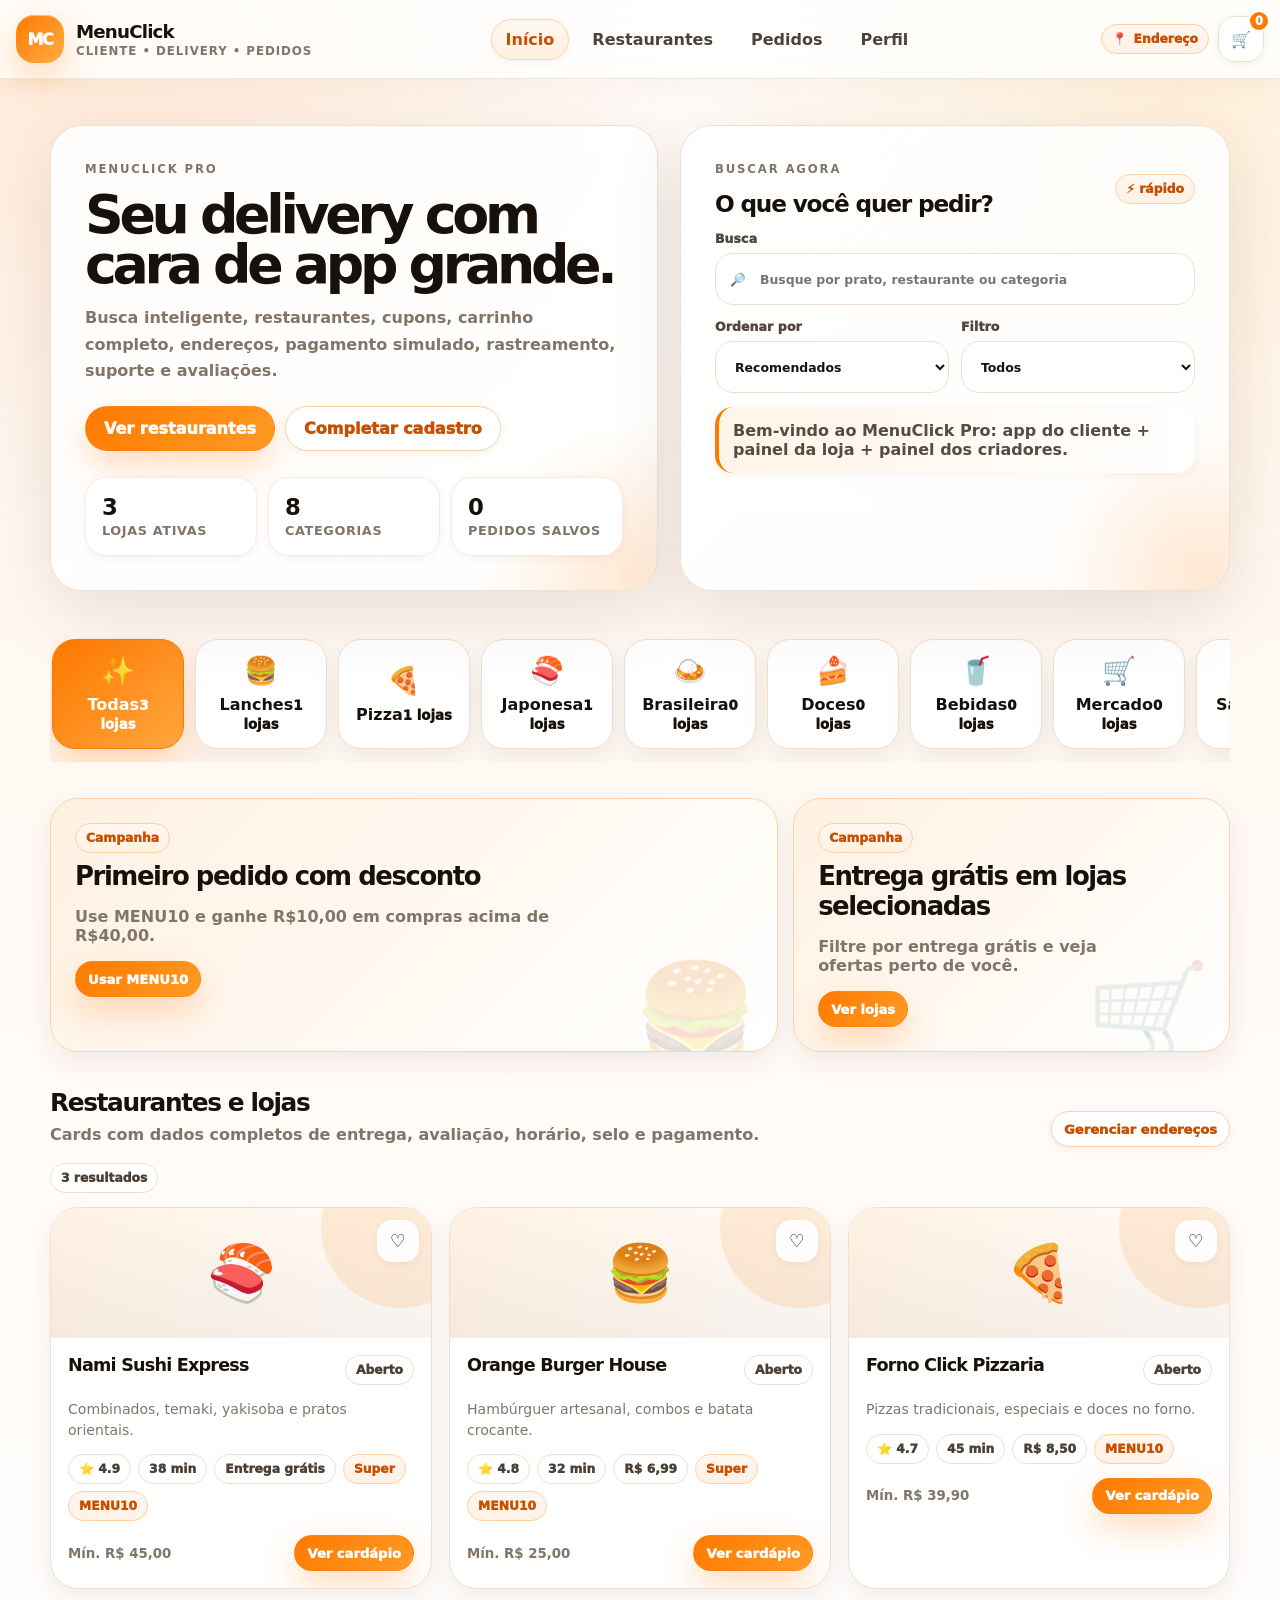
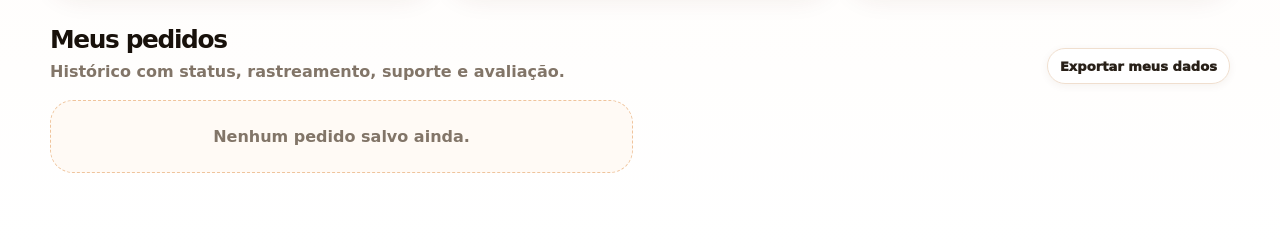
==== cliente/index.html @ 7f5fc9f7 "up" ====
<!DOCTYPE html>
<html lang="pt-BR">
<head>
  <meta charset="UTF-8" />
  <meta name="viewport" content="width=device-width, initial-scale=1.0, maximum-scale=1.0" />
  <meta name="theme-color" content="#ff7900" />
  <title>MenuClick | App do Cliente</title>
  <link rel="stylesheet" href="shared.css" />
</head>
<body>
  <header class="topbar">
    <div class="topbar-inner">
      <a class="brand" href="#inicio">
        <div class="logo">MC</div>
        <div><h1>MenuClick</h1><p>cliente • delivery • pedidos</p></div>
      </a>
      <nav class="nav">
        <a class="active" href="#inicio">Início</a>
        <a href="#restaurantes">Restaurantes</a>
        <a href="#pedidos">Pedidos</a>
        <button data-open-profile>Perfil</button>
      </nav>
      <div class="top-actions">
        <button class="pill orange" data-open-address>📍 <span id="topAddress">Endereço</span></button>
        <button class="icon-btn" data-open-cart aria-label="Abrir carrinho">🛒 <span class="count" id="cartCount">0</span></button>
      </div>
    </div>
  </header>

  <main class="app-shell" id="inicio">
    <section class="hero">
      <div class="container hero-grid">
        <div class="hero-card">
          <p class="eyebrow">MenuClick Pro</p>
          <h2>Seu delivery com cara de app grande.</h2>
          <p>Busca inteligente, restaurantes, cupons, carrinho completo, endereços, pagamento simulado, rastreamento, suporte e avaliações.</p>
          <div class="hero-actions">
            <a class="btn" href="#restaurantes">Ver restaurantes</a>
            <button class="btn secondary" data-open-profile>Completar cadastro</button>
          </div>
          <div class="stat-grid">
            <div class="stat"><strong id="statStores">0</strong><span>lojas ativas</span></div>
            <div class="stat"><strong id="statCats">0</strong><span>categorias</span></div>
            <div class="stat"><strong id="statOrders">0</strong><span>pedidos salvos</span></div>
          </div>
        </div>
        <div class="hero-card search-card">
          <div class="row between">
            <div>
              <p class="eyebrow">Buscar agora</p>
              <h3 style="margin:0;font-size:1.45rem;letter-spacing:-.05em">O que você quer pedir?</h3>
            </div>
            <span class="badge orange">⚡ rápido</span>
          </div>
          <label class="field full">
            Busca
            <div class="input-wrap"><span>🔎</span><input id="searchInput" class="input icon" placeholder="Busque por prato, restaurante ou categoria" /></div>
          </label>
          <div class="form-grid">
            <label class="field">Ordenar por
              <select id="sortSelect" class="select">
                <option value="recommended">Recomendados</option>
                <option value="deliveryTime">Menor tempo</option>
                <option value="deliveryFee">Menor entrega</option>
                <option value="rating">Melhor avaliação</option>
                <option value="minOrder">Menor pedido mínimo</option>
              </select>
            </label>
            <label class="field">Filtro
              <select id="quickFilter" class="select">
                <option value="all">Todos</option>
                <option value="open">Abertos agora</option>
                <option value="free">Entrega grátis</option>
                <option value="coupon">Com cupom</option>
                <option value="super">Super lojas</option>
              </select>
            </label>
          </div>
          <div class="notice" id="noticeBox">Configure avisos no painel dos criadores.</div>
        </div>
      </div>
    </section>

    <section class="section">
      <div class="container">
        <div class="category-strip" id="categoryStrip"></div>
      </div>
    </section>

    <section class="section">
      <div class="container banner-grid" id="bannerGrid"></div>
    </section>

    <section class="section" id="restaurantes">
      <div class="container">
        <div class="section-head">
          <div><h3>Restaurantes e lojas</h3><p>Cards com dados completos de entrega, avaliação, horário, selo e pagamento.</p></div>
          <div class="row"><button class="btn secondary sm" data-open-address>Gerenciar endereços</button></div>
        </div>
        <div class="filters" id="activeFilters"></div>
        <div class="restaurant-grid" id="restaurantGrid"></div>
      </div>
    </section>

    <section class="section" id="pedidos">
      <div class="container">
        <div class="section-head">
          <div><h3>Meus pedidos</h3><p>Histórico com status, rastreamento, suporte e avaliação.</p></div>
          <button class="btn ghost sm" id="exportMyData">Exportar meus dados</button>
        </div>
        <div class="grid cols-2" id="ordersGrid"></div>
      </div>
    </section>
  </main>

  <nav class="mobile-bottom">
    <a href="#inicio" class="active"><b>🏠</b>Início</a>
    <a href="#restaurantes"><b>🍽️</b>Lojas</a>
    <button data-open-cart><b>🛒</b>Carrinho</button>
    <button data-open-profile><b>👤</b>Perfil</button>
  </nav>

  <div class="drawer" id="cartDrawer">
    <div class="overlay" data-close></div>
    <aside class="drawer-panel">
      <button class="close-x" data-close>×</button>
      <h2 style="margin:0 0 4px;letter-spacing:-.05em">Sacola</h2>
      <p style="margin:0 0 16px;color:var(--muted);font-weight:700" id="cartStoreName">Nenhum restaurante selecionado.</p>
      <div id="cartItems"></div>
      <div class="grid" style="margin-top:14px">
        <div class="form-grid">
          <label class="field">Cupom
            <input class="input" id="couponInput" placeholder="MENU10" />
          </label>
          <label class="field">Gorjeta
            <input class="input" id="tipInput" type="number" min="0" step="1" placeholder="0" />
          </label>
        </div>
        <div class="form-grid">
          <label class="field">Entrega/retirada
            <select id="modeInput" class="select">
              <option value="delivery">Receber em casa</option>
              <option value="pickup">Retirar no local</option>
            </select>
          </label>
          <label class="field">Agendar
            <input id="scheduleInput" class="input" type="datetime-local" />
          </label>
        </div>
        <div class="form-grid">
          <label class="field">Pagamento
            <select id="paymentInput" class="select">
              <option value="pix">Pix</option>
              <option value="credit">Cartão de crédito</option>
              <option value="debit">Cartão de débito</option>
              <option value="cash">Dinheiro</option>
              <option value="vr">Vale-refeição</option>
              <option value="wallet">Carteira digital</option>
            </select>
          </label>
          <label class="field">Troco para
            <input id="changeInput" class="input" placeholder="Ex.: 100,00" />
          </label>
        </div>
        <label class="field">CPF na nota
          <input id="cpfNotaInput" class="input" placeholder="000.000.000-00" />
        </label>
        <label class="field">Observação do pedido
          <textarea id="orderNoteInput" class="textarea" placeholder="Ex.: entregar na portaria, sem contato..."></textarea>
        </label>
        <div class="total-box" id="totalsBox"></div>
        <button class="btn block" id="checkoutBtn">Finalizar pedido</button>
      </div>
    </aside>
  </div>

  <div class="modal" id="restaurantModal">
    <div class="overlay" data-close></div>
    <section class="modal-panel large">
      <button class="close-x" data-close>×</button>
      <div id="restaurantDetail"></div>
    </section>
  </div>

  <div class="modal" id="productModal">
    <div class="overlay" data-close></div>
    <section class="modal-panel">
      <button class="close-x" data-close>×</button>
      <div id="productDetail"></div>
    </section>
  </div>

  <div class="modal" id="profileModal">
    <div class="overlay" data-close></div>
    <section class="modal-panel large">
      <button class="close-x" data-close>×</button>
      <div class="section-head"><div><h3>Perfil e privacidade</h3><p>Cadastro completo do cliente, preferências e LGPD.</p></div></div>
      <form id="profileForm" class="grid">
        <div class="form-grid three">
          <label class="field">Nome completo<input name="name" class="input" required /></label>
          <label class="field">E-mail<input name="email" class="input" type="email" /></label>
          <label class="field">Telefone/WhatsApp<input name="phone" class="input" /></label>
          <label class="field">CPF<input name="cpf" class="input" /></label>
          <label class="field">Nascimento<input name="birthDate" class="input" type="date" /></label>
          <label class="field">Preferência de contato<select name="contactPreference" class="select"><option value="whatsapp">WhatsApp</option><option value="email">E-mail</option><option value="sms">SMS</option><option value="push">Push</option></select></label>
        </div>
        <div class="soft">
          <div class="row">
            <label class="switch"><input name="marketing" type="checkbox" /> Receber promoções</label>
            <label class="switch"><input name="push" type="checkbox" /> Push notification</label>
            <label class="switch"><input name="sms" type="checkbox" /> SMS</label>
            <label class="switch"><input name="termsAccepted" type="checkbox" /> Aceito termos e política</label>
          </div>
        </div>
        <div class="row"><button class="btn" type="submit">Salvar perfil</button><button class="btn danger" type="button" id="deleteAccount">Excluir dados locais</button></div>
      </form>
      <hr style="border:0;border-top:1px solid var(--line);margin:22px 0" />
      <div class="section-head"><div><h3>Formas de pagamento salvas</h3><p>Simulação segura: não armazene número completo do cartão em HTML.</p></div><button class="btn secondary sm" id="addPayment">Adicionar forma</button></div>
      <div id="paymentsList" class="grid cols-2"></div>
    </section>
  </div>

  <div class="modal" id="addressModal">
    <div class="overlay" data-close></div>
    <section class="modal-panel large">
      <button class="close-x" data-close>×</button>
      <div class="section-head"><div><h3>Endereços de entrega</h3><p>CEP, rua, número, bairro, referência, instruções e GPS.</p></div><button class="btn secondary sm" id="useGps">Usar GPS</button></div>
      <form id="addressForm" class="grid">
        <input type="hidden" name="id" />
        <div class="form-grid three">
          <label class="field">Nome do endereço<input name="label" class="input" placeholder="Casa, trabalho..." /></label>
          <label class="field">Tipo<select name="type" class="select"><option value="casa">Casa</option><option value="trabalho">Trabalho</option><option value="academia">Academia</option><option value="outro">Outro</option></select></label>
          <label class="field">CEP<input name="cep" class="input" /></label>
          <label class="field">Rua<input name="street" class="input" /></label>
          <label class="field">Número<input name="number" class="input" /></label>
          <label class="field">Complemento<input name="complement" class="input" /></label>
          <label class="field">Bairro<input name="neighborhood" class="input" /></label>
          <label class="field">Cidade<input name="city" class="input" /></label>
          <label class="field">Estado<input name="state" class="input" /></label>
          <label class="field full">Referência<input name="reference" class="input" placeholder="Perto de..." /></label>
          <label class="field full">Instruções<textarea name="instructions" class="textarea"></textarea></label>
          <label class="field">Latitude<input name="lat" class="input" /></label>
          <label class="field">Longitude<input name="lng" class="input" /></label>
          <label class="switch"><input name="isDefault" type="checkbox" /> Tornar padrão</label>
        </div>
        <button class="btn" type="submit">Salvar endereço</button>
      </form>
      <div id="addressesList" class="grid cols-2" style="margin-top:18px"></div>
    </section>
  </div>

  <div class="modal" id="orderModal">
    <div class="overlay" data-close></div>
    <section class="modal-panel">
      <button class="close-x" data-close>×</button>
      <div id="orderDetail"></div>
    </section>
  </div>

  <script src="data.js"></script>
  <script src="customer.js"></script>
</body>
</html>
---- cliente/shared.css ----
/* ==========================================================
   MenuClick UI Pro — identidade visual branco + laranja
   App do cliente + Painel Restaurante + Painel Criadores
   ========================================================== */
:root{
  --orange:#ff7900;
  --orange-600:#ec6700;
  --orange-700:#c84f00;
  --orange-soft:#fff2e6;
  --orange-soft-2:#fff8f2;
  --cream:#fffaf6;
  --bg:#fff7ef;
  --surface:#ffffff;
  --surface-2:#fffdfb;
  --text:#18110b;
  --text-2:#382a20;
  --muted:#827568;
  --muted-2:#a99b8d;
  --line:#f0dfcf;
  --line-2:#f7eadf;
  --success:#16a34a;
  --danger:#dc2626;
  --warning:#f59e0b;
  --blue:#2563eb;
  --shadow-xs:0 2px 8px rgba(91,43,0,.06);
  --shadow-sm:0 10px 26px rgba(91,43,0,.08);
  --shadow:0 22px 70px rgba(91,43,0,.13);
  --shadow-strong:0 30px 90px rgba(91,43,0,.2);
  --radius-xl:32px;
  --radius-lg:24px;
  --radius-md:18px;
  --radius-sm:13px;
  --max:1180px;
}
*{box-sizing:border-box}
html{scroll-behavior:smooth;text-rendering:optimizeLegibility;-webkit-font-smoothing:antialiased}
body{
  margin:0;
  color:var(--text);
  font-family:Inter, ui-sans-serif, system-ui, -apple-system, BlinkMacSystemFont, "Segoe UI", Arial, sans-serif;
  background:
    radial-gradient(circle at 8% -4%, rgba(255,121,0,.18), transparent 29%),
    radial-gradient(circle at 92% 4%, rgba(255,183,77,.20), transparent 26%),
    linear-gradient(180deg,#fff 0%, var(--orange-soft-2) 34%, #fff 100%);
  min-height:100vh;
  overflow-x:hidden;
}
body:before{
  content:"";
  position:fixed;
  inset:0;
  pointer-events:none;
  background-image:linear-gradient(rgba(255,121,0,.035) 1px, transparent 1px),linear-gradient(90deg,rgba(255,121,0,.035) 1px, transparent 1px);
  background-size:42px 42px;
  mask-image:linear-gradient(180deg,rgba(0,0,0,.5),transparent 75%);
  z-index:-1;
}
body.lock{overflow:hidden}
button,input,select,textarea{font:inherit}
button{cursor:pointer;border:0;background:none;color:inherit}
button:disabled{cursor:not-allowed;opacity:.55}
a{text-decoration:none;color:inherit}
textarea{resize:vertical;min-height:96px}
img{max-width:100%;display:block}.hidden{display:none!important}.sr{position:absolute;left:-9999px}.full{grid-column:1/-1}
::selection{background:rgba(255,121,0,.22)}
.container{width:min(var(--max), calc(100% - 32px));margin:0 auto}.wide{width:min(1360px, calc(100% - 32px));margin:0 auto}

/* Topbar */
.topbar{position:sticky;top:0;z-index:80;background:rgba(255,255,255,.82);backdrop-filter:blur(22px) saturate(130%);border-bottom:1px solid rgba(240,223,207,.78);box-shadow:0 8px 26px rgba(91,43,0,.04)}
.topbar-inner{width:min(1360px, calc(100% - 32px));margin:0 auto;display:grid;grid-template-columns:auto 1fr auto;align-items:center;gap:18px;min-height:78px}
.brand{display:flex;align-items:center;gap:12px;min-width:max-content}.logo{width:48px;height:48px;border-radius:18px;background:linear-gradient(135deg,var(--orange),#ffad45);display:grid;place-items:center;color:#fff;font-weight:1000;box-shadow:0 14px 36px rgba(255,121,0,.28), inset 0 1px 0 rgba(255,255,255,.42);letter-spacing:-1.4px;position:relative;overflow:hidden}.logo:after{content:"";position:absolute;inset:-35%;background:linear-gradient(110deg,transparent 38%,rgba(255,255,255,.34),transparent 62%);transform:translateX(-55%);animation:shine 6s ease-in-out infinite}.brand h1{margin:0;font-size:1.14rem;letter-spacing:-.045em}.brand p{margin:2px 0 0;color:var(--muted);font-size:.74rem;font-weight:850;text-transform:uppercase;letter-spacing:.08em}.nav{display:flex;justify-content:center;gap:8px;flex-wrap:wrap}.nav a,.nav button{padding:10px 14px;border:1px solid transparent;border-radius:999px;font-weight:900;color:#4e4237;transition:.18s ease}.nav a:hover,.nav button:hover,.nav a.active,.nav button.active{background:linear-gradient(180deg,#fff7ef,#fff0e2);border-color:#ffd1a3;color:var(--orange-700);box-shadow:var(--shadow-xs)}
.top-actions{display:flex;gap:9px;align-items:center}.pill,.badge{display:inline-flex;align-items:center;gap:6px;border-radius:999px;font-size:.77rem;font-weight:950;padding:7px 10px;border:1px solid var(--line);background:#fff;color:#4b4037;white-space:nowrap}.pill.orange,.badge.orange{border-color:#ffd0a1;background:linear-gradient(180deg,#fff7ef,#fff1e6);color:var(--orange-700)}.badge.green{border-color:#bbf7d0;background:#f0fdf4;color:#15803d}.badge.red{border-color:#fecaca;background:#fff1f1;color:#b91c1c}.badge.gray{border-color:#e5e7eb;background:#f9fafb;color:#374151}.badge.blue{border-color:#bfdbfe;background:#eff6ff;color:#1d4ed8}.badge.yellow{border-color:#fde68a;background:#fffbeb;color:#b45309}

/* Buttons */
.btn{display:inline-flex;align-items:center;justify-content:center;gap:8px;border-radius:999px;background:linear-gradient(135deg,var(--orange),#ff9b25);color:#fff;font-weight:1000;padding:12px 18px;box-shadow:0 14px 34px rgba(255,121,0,.26);transition:.2s ease;border:1px solid rgba(255,121,0,.16);min-height:44px}.btn:hover{transform:translateY(-2px);background:linear-gradient(135deg,var(--orange-600),#ff8d13);box-shadow:0 20px 46px rgba(255,121,0,.3)}.btn:active{transform:translateY(0)}.btn.secondary{background:#fff;color:var(--orange-700);border-color:#ffd0a1;box-shadow:var(--shadow-xs)}.btn.secondary:hover{background:var(--orange-soft)}.btn.ghost{background:#fff;color:#282018;border-color:var(--line);box-shadow:var(--shadow-xs)}.btn.danger{background:linear-gradient(135deg,#dc2626,#f87171)}.btn.success{background:linear-gradient(135deg,#16a34a,#4ade80)}.btn.sm{padding:8px 12px;font-size:.82rem;min-height:36px}.btn.block{width:100%}
.icon-btn{width:46px;height:46px;border-radius:17px;background:#fff;border:1px solid var(--line);display:grid;place-items:center;font-weight:950;position:relative;box-shadow:var(--shadow-xs);transition:.18s ease}.icon-btn:hover{border-color:#ffc58c;background:var(--orange-soft);transform:translateY(-1px)}.count{position:absolute;right:-7px;top:-7px;min-width:22px;height:22px;border-radius:999px;background:var(--orange);color:#fff;font-size:.72rem;display:grid;place-items:center;border:2px solid #fff;font-weight:1000}

/* Hero / App */
.app-shell{padding-bottom:60px}.hero{padding:46px 0 28px}.hero-grid{display:grid;grid-template-columns:1.05fr .95fr;gap:22px;align-items:stretch}.hero-card{background:rgba(255,255,255,.86);border:1px solid rgba(240,223,207,.95);box-shadow:var(--shadow);border-radius:var(--radius-xl);padding:34px;position:relative;overflow:hidden;isolation:isolate}.hero-card:before{content:"";position:absolute;inset:auto -140px -150px auto;width:330px;height:330px;border-radius:50%;background:radial-gradient(circle,rgba(255,121,0,.17),transparent 66%);z-index:-1}.hero-card:after{content:"";position:absolute;inset:0;border-radius:inherit;background:linear-gradient(135deg,rgba(255,255,255,.55),transparent 45%);pointer-events:none;z-index:-1}.eyebrow{text-transform:uppercase;letter-spacing:.16em;color:var(--orange-700);font-weight:1000;font-size:.73rem;margin:0 0 11px}.hero h2{font-size:clamp(2.15rem, 4.2vw, 4.35rem);line-height:.92;letter-spacing:-.08em;margin:0 0 16px;max-width:850px}.hero p{color:var(--muted);font-weight:700;line-height:1.65}.hero-actions{display:flex;gap:10px;flex-wrap:wrap;margin-top:22px}.stat-grid{display:grid;grid-template-columns:repeat(3,1fr);gap:11px;margin-top:26px}.stat{background:#fff;border:1px solid var(--line-2);border-radius:21px;padding:16px;box-shadow:var(--shadow-xs)}.stat strong{display:block;font-size:1.42rem;letter-spacing:-.05em}.stat span{color:var(--muted);font-size:.8rem;font-weight:850;text-transform:uppercase;letter-spacing:.05em}.search-card{display:flex;flex-direction:column;gap:14px}

/* Forms */
.input-wrap{position:relative}.input-wrap span{position:absolute;left:15px;top:50%;transform:translateY(-50%);color:var(--muted)}.input,.select{width:100%;border:1px solid var(--line);background:#fff;border-radius:18px;min-height:52px;padding:0 15px;color:var(--text);outline:none;font-weight:800;box-shadow:inset 0 1px 0 rgba(255,255,255,.8)}.input.icon{padding-left:44px}.textarea{width:100%;border:1px solid var(--line);background:#fff;border-radius:18px;padding:14px 15px;outline:none;font-weight:700;color:var(--text)}.input:focus,.select:focus,.textarea:focus{border-color:#ffbd80;box-shadow:0 0 0 4px rgba(255,121,0,.11)}.form-grid{display:grid;grid-template-columns:repeat(2,1fr);gap:12px}.form-grid.three{grid-template-columns:repeat(3,1fr)}.form-grid .full{grid-column:1/-1}label.field{display:grid;gap:7px;color:#51463d;font-size:.78rem;font-weight:1000;letter-spacing:.01em}label.field small{color:var(--muted);font-weight:750;line-height:1.45}.row{display:flex;gap:10px;align-items:center;flex-wrap:wrap}.row.between{justify-content:space-between}.switch{display:inline-flex;align-items:center;gap:8px;font-weight:900;color:#5f554c}.switch input{width:18px;height:18px;accent-color:var(--orange)}

/* Sections */
.section{padding:18px 0}.section-head{display:flex;justify-content:space-between;align-items:end;gap:16px;margin-bottom:16px}.section-head h3{margin:0;font-size:1.55rem;letter-spacing:-.055em}.section-head p{margin:6px 0 0;color:var(--muted);font-weight:700;line-height:1.5}.card{background:rgba(255,255,255,.92);border:1px solid var(--line);box-shadow:var(--shadow-sm);border-radius:var(--radius-lg);padding:21px}.soft{background:linear-gradient(180deg,#fffdfb,#fff9f4);border:1px solid var(--line-2);border-radius:21px;padding:16px}.grid{display:grid;gap:14px}.grid.cols-2{grid-template-columns:repeat(2,1fr)}.grid.cols-3{grid-template-columns:repeat(3,1fr)}.grid.cols-4{grid-template-columns:repeat(4,1fr)}.layout{display:grid;grid-template-columns:290px 1fr;gap:18px;align-items:start}.side-panel{position:sticky;top:96px;display:grid;gap:12px}.tabs{display:flex;gap:8px;flex-wrap:wrap}.tab{padding:10px 14px;border-radius:999px;border:1px solid var(--line);background:#fff;font-weight:1000;color:#51473e}.tab.active,.tab:hover{border-color:#ffc28a;background:var(--orange-soft);color:var(--orange-700)}
.category-strip{display:flex;gap:11px;overflow:auto;padding:2px 2px 13px;scrollbar-width:none}.category-strip::-webkit-scrollbar{display:none}.category-card{min-width:132px;border:1px solid var(--line);background:#fff;border-radius:23px;padding:15px;box-shadow:var(--shadow-sm);font-weight:1000;transition:.18s ease}.category-card:hover{transform:translateY(-2px);border-color:#ffce9a}.category-card span{display:block;font-size:1.7rem;margin-bottom:8px}.category-card.active{background:linear-gradient(135deg,var(--orange),#ffa63d);color:#fff;border-color:var(--orange);box-shadow:0 18px 42px rgba(255,121,0,.28)}
.banner-grid{display:grid;grid-template-columns:1.25fr .75fr;gap:15px}.banner{border-radius:28px;padding:24px;min-height:156px;background:linear-gradient(135deg,#fff1e2,#fff);border:1px solid #ffd3a8;position:relative;overflow:hidden;box-shadow:var(--shadow-sm)}.banner:after{content:"🍔";position:absolute;right:18px;bottom:-24px;font-size:6.3rem;opacity:.19}.banner.alt:after{content:"🛒"}.banner h3{margin:8px 0 6px;font-size:1.62rem;letter-spacing:-.055em}.banner p{color:var(--muted);font-weight:750;max-width:75%}.notice{border-left:4px solid var(--orange);background:linear-gradient(90deg,#fff4e8,#fff);border-radius:18px;padding:14px;color:#574a40;font-weight:800;box-shadow:var(--shadow-xs)}

/* Restaurant cards */
.filters{display:flex;gap:8px;flex-wrap:wrap;margin:14px 0}.restaurant-grid{display:grid;grid-template-columns:repeat(3,1fr);gap:17px}.restaurant-card{background:#fff;border:1px solid var(--line);border-radius:28px;box-shadow:var(--shadow-sm);overflow:hidden;transition:.22s ease;position:relative}.restaurant-card:hover{transform:translateY(-4px);box-shadow:var(--shadow);border-color:#ffd1a3}.cover{height:130px;background:linear-gradient(135deg,#fff2e3,#fff);display:flex;align-items:center;justify-content:center;font-size:3.45rem;position:relative;overflow:hidden}.cover:before{content:"";position:absolute;width:160px;height:160px;border-radius:50%;background:rgba(255,121,0,.13);right:-50px;top:-60px}.cover:after{content:"";position:absolute;inset:0;background:linear-gradient(180deg,transparent,rgba(91,43,0,.06))}.restaurant-body{padding:17px}.restaurant-title{display:flex;justify-content:space-between;gap:10px;align-items:flex-start}.restaurant-title h4{margin:0;font-size:1.1rem;letter-spacing:-.045em}.restaurant-body p{color:var(--muted);font-size:.88rem;line-height:1.45}.meta{display:flex;gap:7px;flex-wrap:wrap;margin-top:12px}.heart{position:absolute;top:12px;right:12px;width:42px;height:42px;border-radius:15px;background:rgba(255,255,255,.93);display:grid;place-items:center;border:1px solid rgba(255,255,255,.75);z-index:2;box-shadow:var(--shadow-xs);font-size:1.1rem}.heart.active{color:var(--danger)}.heart:hover{transform:scale(1.04)}
.menu-grid{display:grid;grid-template-columns:repeat(2,1fr);gap:13px}.item-card{display:grid;grid-template-columns:1fr auto;gap:12px;align-items:start;background:#fff;border:1px solid var(--line);border-radius:22px;padding:15px;transition:.18s ease}.item-card:hover{border-color:#ffc58c;box-shadow:var(--shadow-xs);transform:translateY(-2px)}.item-card.unavailable{opacity:.55}.item-card h4{margin:0 0 5px;letter-spacing:-.035em}.item-card p{margin:0;color:var(--muted);line-height:1.45;font-size:.87rem}.price{font-weight:1000;color:var(--orange-700);margin-top:8px}.photo-bubble{width:74px;height:74px;border-radius:22px;background:var(--orange-soft);display:grid;place-items:center;font-size:2.1rem;box-shadow:inset 0 1px 0 #fff}

/* Modals / Drawers */
.drawer,.modal{position:fixed;inset:0;z-index:120;display:none}.drawer.open,.modal.open{display:block}.overlay{position:absolute;inset:0;background:rgba(22,12,4,.48);backdrop-filter:blur(6px)}.drawer-panel{position:absolute;right:0;top:0;height:100%;width:min(480px,100%);background:#fff;border-left:1px solid var(--line);box-shadow:-24px 0 72px rgba(0,0,0,.2);padding:24px;overflow:auto}.modal-panel{position:absolute;left:50%;top:50%;transform:translate(-50%,-50%);width:min(780px,calc(100% - 24px));max-height:90vh;overflow:auto;background:#fff;border-radius:30px;border:1px solid var(--line);box-shadow:0 34px 95px rgba(0,0,0,.24);padding:24px}.modal-panel.large{width:min(1000px,calc(100% - 24px))}.close-x{position:absolute;right:17px;top:17px;width:41px;height:41px;border-radius:15px;background:#fff;border:1px solid var(--line);display:grid;place-items:center;font-weight:1000;box-shadow:var(--shadow-xs)}.cart-item{display:grid;grid-template-columns:auto 1fr auto;gap:12px;align-items:center;border-bottom:1px solid var(--line-2);padding:14px 0}.qty{display:flex;align-items:center;gap:8px}.qty button{width:30px;height:30px;border-radius:11px;background:var(--orange-soft);color:var(--orange-700);font-weight:1000}.total-box{background:linear-gradient(180deg,#fff8f1,#fff3e8);border:1px solid #ffd4ad;border-radius:23px;padding:17px;display:grid;gap:10px}.total-line{display:flex;justify-content:space-between;color:#4b4038;font-weight:850}.total-line.final{font-size:1.24rem;color:#111;border-top:1px dashed #efc9a6;padding-top:11px}

/* Timeline / Tables */
.timeline{display:grid;gap:10px}.step{display:grid;grid-template-columns:32px 1fr;gap:10px;align-items:start}.step-dot{width:30px;height:30px;border-radius:50%;background:#f3f4f6;border:2px solid #e5e7eb;display:grid;place-items:center;font-size:.8rem}.step.done .step-dot{background:var(--success);color:#fff;border-color:var(--success)}.step.active .step-dot{background:var(--orange);color:#fff;border-color:var(--orange)}.step strong{display:block}.step small{color:var(--muted);font-weight:750}.table-wrap{overflow:auto;border:1px solid var(--line);border-radius:21px;background:#fff;box-shadow:var(--shadow-xs)}.table{width:100%;border-collapse:collapse;min-width:800px}.table th,.table td{text-align:left;padding:14px;border-bottom:1px solid var(--line-2);vertical-align:top}.table th{font-size:.75rem;text-transform:uppercase;letter-spacing:.09em;color:var(--muted);background:linear-gradient(180deg,#fff8f1,#fff4ea)}.table tr:last-child td{border-bottom:0}.table tbody tr:hover td{background:#fffdf9}

/* Dashboards */
.admin-shell{padding:26px 0 84px}.admin-hero{display:grid;grid-template-columns:1fr auto;gap:18px;align-items:center;background:rgba(255,255,255,.9);border:1px solid var(--line);border-radius:30px;padding:24px;box-shadow:var(--shadow);margin:22px 0 18px;position:relative;overflow:hidden}.admin-hero:before{content:"";position:absolute;right:-90px;top:-130px;width:300px;height:300px;border-radius:50%;background:rgba(255,121,0,.12)}.admin-hero h2{margin:0;font-size:2.12rem;letter-spacing:-.07em}.admin-hero p{margin:6px 0 0;color:var(--muted);font-weight:750;line-height:1.5}.admin-view{display:none}.admin-view.active{display:block}.dashboard-grid{display:grid;grid-template-columns:repeat(4,1fr);gap:13px}.metric{background:#fff;border:1px solid var(--line);border-radius:24px;padding:19px;box-shadow:var(--shadow-sm);position:relative;overflow:hidden}.metric:after{content:"";position:absolute;right:-35px;bottom:-45px;width:110px;height:110px;border-radius:50%;background:rgba(255,121,0,.08)}.metric span{color:var(--muted);font-weight:900;font-size:.8rem;text-transform:uppercase;letter-spacing:.07em}.metric strong{display:block;font-size:1.85rem;letter-spacing:-.055em;margin-top:6px}.mini-list{display:grid;gap:10px}.mini-item{display:flex;justify-content:space-between;align-items:center;gap:11px;border:1px solid var(--line);background:#fff;border-radius:18px;padding:13px;box-shadow:var(--shadow-xs)}.mini-item b{letter-spacing:-.02em}.empty{padding:26px;border:1px dashed #efc49c;border-radius:23px;background:#fffaf5;color:var(--muted);font-weight:850;text-align:center}.codebox{white-space:pre-wrap;background:#17130f;color:#fff;border-radius:20px;padding:15px;font-family:ui-monospace, SFMono-Regular, Menlo, Consolas, monospace;font-size:.82rem;overflow:auto;max-height:275px;box-shadow:inset 0 0 0 1px rgba(255,255,255,.06)}.color-dot{width:18px;height:18px;border-radius:50%;display:inline-block;background:var(--orange);vertical-align:middle;border:2px solid #fff;box-shadow:0 0 0 1px #ddd}.kbd{font-family:ui-monospace,Menlo,monospace;background:#f3f4f6;border:1px solid #e5e7eb;border-radius:8px;padding:2px 6px;font-size:.76rem;font-weight:900}

/* Mobile App Navigation */
.mobile-bottom{display:none;position:fixed;bottom:0;left:0;right:0;z-index:90;background:rgba(255,255,255,.94);border-top:1px solid var(--line);backdrop-filter:blur(16px);padding:8px 10px calc(8px + env(safe-area-inset-bottom));box-shadow:0 -12px 34px rgba(91,43,0,.08)}.mobile-bottom a,.mobile-bottom button{flex:1;display:grid;place-items:center;gap:2px;color:#62584f;font-size:.72rem;font-weight:950}.mobile-bottom b{font-size:1.28rem}.mobile-bottom .active{color:var(--orange-700)}.toast{position:fixed;left:50%;bottom:24px;transform:translateX(-50%) translateY(20px);background:#18110b;color:#fff;border-radius:999px;padding:12px 17px;font-weight:950;box-shadow:0 18px 40px rgba(0,0,0,.25);z-index:999;opacity:0;pointer-events:none;transition:.25s}.toast.show{opacity:1;transform:translateX(-50%) translateY(0)}

@keyframes shine{0%,72%,100%{transform:translateX(-70%) rotate(12deg)}82%{transform:translateX(70%) rotate(12deg)}}
@media (prefers-reduced-motion:reduce){*{animation:none!important;transition:none!important;scroll-behavior:auto!important}}
@media (max-width:1100px){.hero-grid,.banner-grid,.layout{grid-template-columns:1fr}.side-panel{position:static}.restaurant-grid{grid-template-columns:repeat(2,1fr)}.dashboard-grid{grid-template-columns:repeat(2,1fr)}.grid.cols-4{grid-template-columns:repeat(2,1fr)}}
@media (max-width:760px){body{background:#fffaf6}.topbar-inner{grid-template-columns:1fr auto;min-height:66px;width:min(100% - 22px,1360px)}.topbar .nav{display:none}.brand p{display:none}.logo{width:42px;height:42px;border-radius:16px}.top-actions .pill{display:none}.hero{padding:24px 0 12px}.hero-card{padding:22px;border-radius:26px}.stat-grid,.restaurant-grid,.grid.cols-2,.grid.cols-3,.grid.cols-4,.menu-grid,.form-grid,.form-grid.three,.dashboard-grid{grid-template-columns:1fr}.section-head{align-items:start;flex-direction:column}.drawer-panel{width:100%;padding-bottom:96px}.modal-panel{border-radius:24px;padding:19px}.mobile-bottom{display:flex}.admin-hero{grid-template-columns:1fr;padding:20px}.admin-hero h2{font-size:1.75rem}.container,.wide{width:min(100% - 22px, var(--max))}.hero h2{font-size:2.38rem}.top-actions{gap:5px}.icon-btn{width:41px;height:41px}.table{min-width:700px}.banner p{max-width:100%}.category-card{min-width:116px}.restaurant-body{padding:15px}.mini-item{align-items:flex-start;flex-direction:column}}

/* Easy options builder — restaurante não precisa digitar código */
.easy-options-block{display:block}
.easy-options-head{display:flex;justify-content:space-between;align-items:flex-start;gap:14px;margin-bottom:12px}
.easy-options-head b{display:block;font-size:1.02rem;letter-spacing:-.03em;color:var(--text)}
.easy-options-head small{display:block;margin-top:4px;color:var(--muted);font-weight:750;line-height:1.35}
.quick-template-row{display:flex;gap:8px;flex-wrap:wrap;margin:10px 0 14px}
.chip{border:1px solid #ffd2a4;background:#fff7ef;color:#7a3800;border-radius:999px;padding:9px 12px;font-weight:950;box-shadow:var(--shadow-xs);cursor:pointer;transition:.18s ease}
.chip:hover{transform:translateY(-1px);border-color:var(--orange);background:#fff1e2}
.chip.soft-danger{color:#7f1d1d;background:#fff1f1;border-color:#fecaca}
.option-builder{display:grid;gap:12px}
.option-group-card{border:1px solid #ffd5ad;background:linear-gradient(180deg,#fffaf5,#fff);border-radius:22px;padding:14px;box-shadow:var(--shadow-xs)}
.option-group-top{display:grid;grid-template-columns:1.25fr .85fr .65fr auto;gap:10px;align-items:end;margin-bottom:12px}
.option-group-title{font-weight:1000;color:#2d2119;margin-bottom:2px}
.option-rows{display:grid;gap:8px}
.option-row{display:grid;grid-template-columns:1fr 150px auto;gap:8px;align-items:center;background:#fff;border:1px solid var(--line-2);border-radius:16px;padding:8px}
.option-row .input{min-height:42px;border-radius:14px}
.option-row-remove,.option-group-remove{width:42px;height:42px;border-radius:14px;border:1px solid #ffd1d1;background:#fff5f5;color:#b91c1c;font-weight:1000;cursor:pointer}
.option-row-remove:hover,.option-group-remove:hover{background:#fee2e2}
.add-option-btn{margin-top:10px;width:100%;justify-content:center}
.option-preview{margin-top:14px;border:1px dashed #ffc58c;background:#fffaf5;border-radius:18px;padding:12px}
.option-preview-list{display:grid;gap:8px;margin-top:10px}
.option-preview-group{background:#fff;border:1px solid var(--line-2);border-radius:15px;padding:10px;font-size:.88rem;font-weight:800;color:#4b4038}
.option-preview-group b{display:block;color:#20140d;margin-bottom:4px}
.option-empty{border:1px dashed #efc49c;border-radius:18px;background:#fffaf5;padding:18px;text-align:center;color:var(--muted);font-weight:850}
.option-help{font-size:.76rem;color:var(--muted);font-weight:800;margin-top:5px;display:block;line-height:1.35}
@media (max-width:760px){.easy-options-head{flex-direction:column}.option-group-top,.option-row{grid-template-columns:1fr}.option-group-remove,.option-row-remove{width:100%}.option-row{padding:10px}}
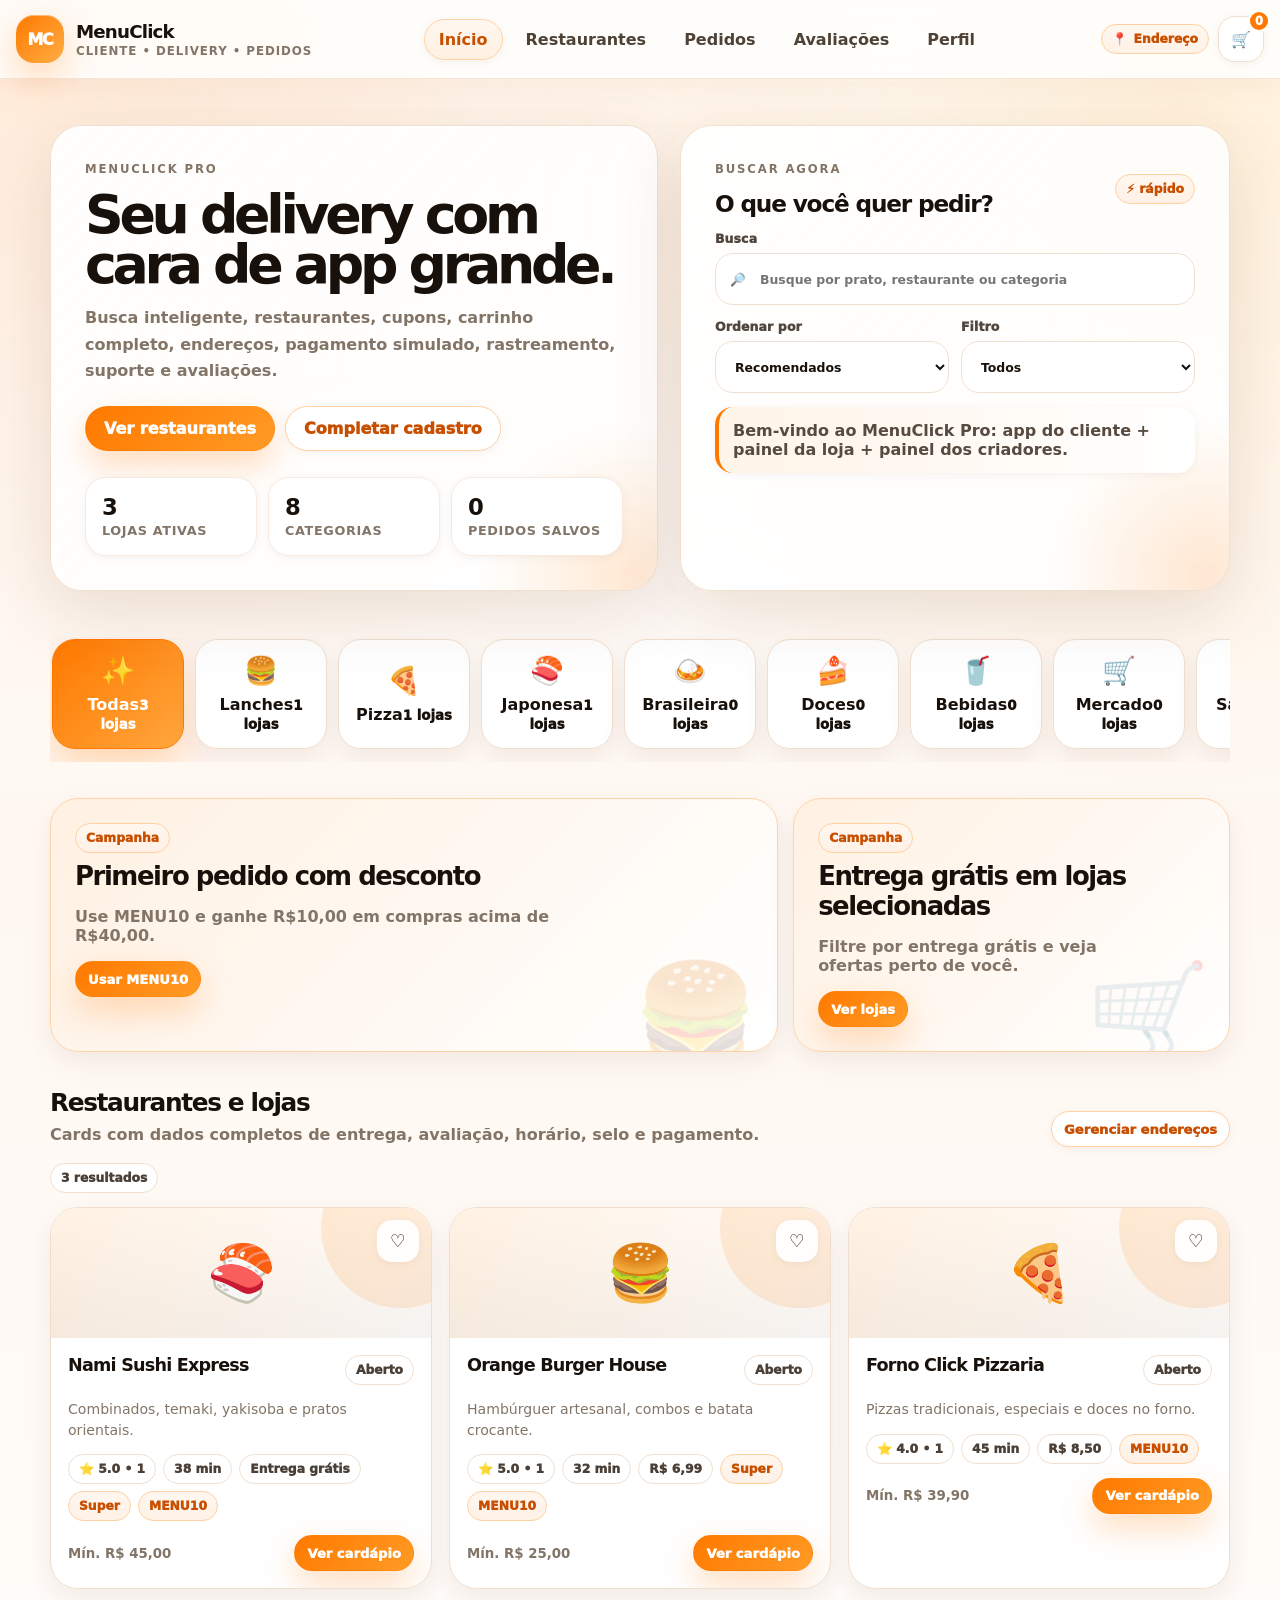
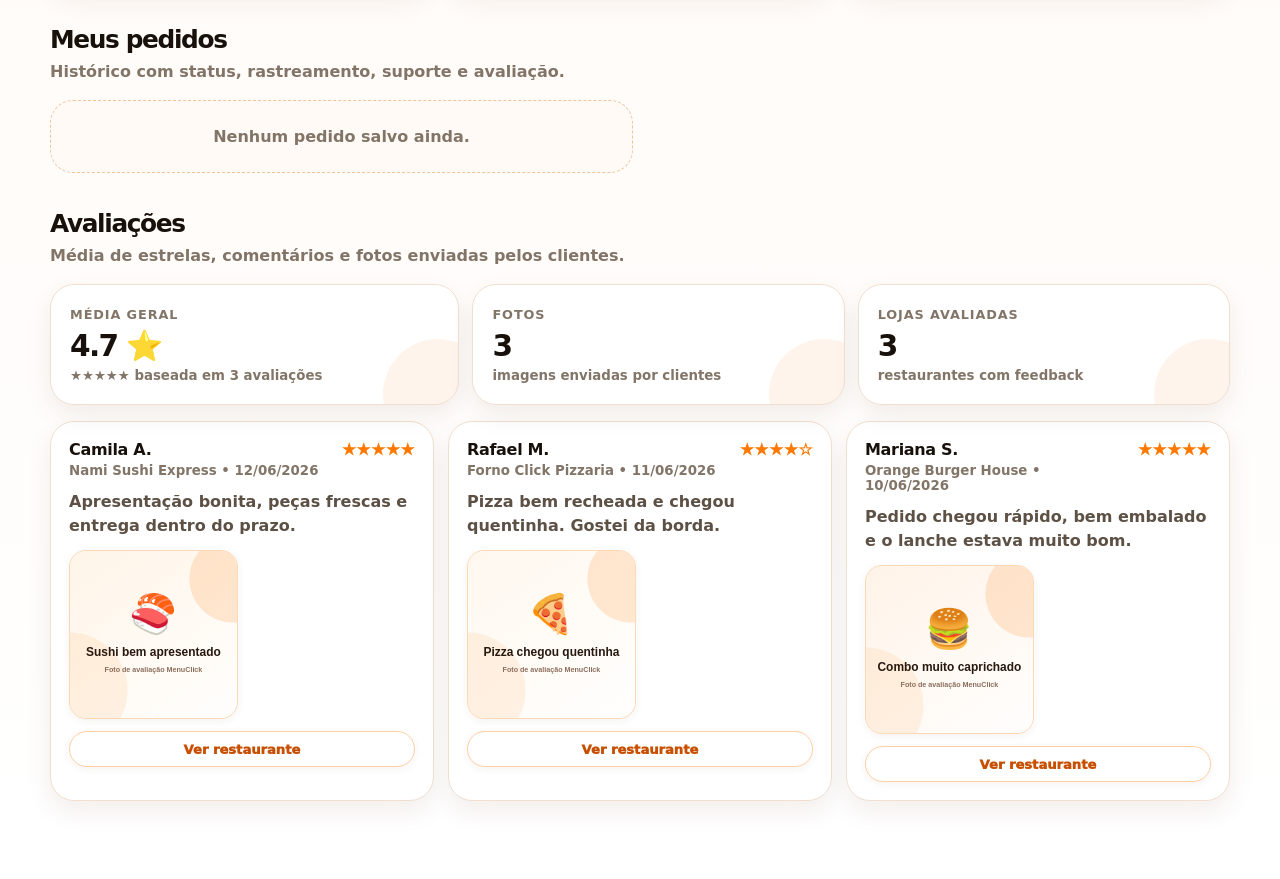
==== commit b080da7f: "up" ====
--- a/cliente/index.html
+++ b/cliente/index.html
@@ -18,6 +18,7 @@
         <a class="active" href="#inicio">Início</a>
         <a href="#restaurantes">Restaurantes</a>
         <a href="#pedidos">Pedidos</a>
+        <a href="#avaliacoes">Avaliações</a>
         <button data-open-profile>Perfil</button>
       </nav>
       <div class="top-actions">
@@ -106,9 +107,18 @@
       <div class="container">
         <div class="section-head">
           <div><h3>Meus pedidos</h3><p>Histórico com status, rastreamento, suporte e avaliação.</p></div>
-          <button class="btn ghost sm" id="exportMyData">Exportar meus dados</button>
         </div>
         <div class="grid cols-2" id="ordersGrid"></div>
+      </div>
+    </section>
+
+    <section class="section" id="avaliacoes">
+      <div class="container">
+        <div class="section-head">
+          <div><h3>Avaliações</h3><p>Média de estrelas, comentários e fotos enviadas pelos clientes.</p></div>
+        </div>
+        <div id="reviewsSummary" class="review-summary-grid"></div>
+        <div id="reviewsGrid" class="reviews-grid" style="margin-top:16px"></div>
       </div>
     </section>
   </main>
@@ -117,6 +127,7 @@
     <a href="#inicio" class="active"><b>🏠</b>Início</a>
     <a href="#restaurantes"><b>🍽️</b>Lojas</a>
     <button data-open-cart><b>🛒</b>Carrinho</button>
+    <a href="#avaliacoes"><b>⭐</b>Avaliações</a>
     <button data-open-profile><b>👤</b>Perfil</button>
   </nav>
 
@@ -257,6 +268,46 @@
     </section>
   </div>
 
+
+
+  <div class="modal" id="reviewModal">
+    <div class="overlay" data-close></div>
+    <section class="modal-panel">
+      <button class="close-x" data-close>×</button>
+      <form id="reviewForm" class="grid">
+        <div>
+          <span class="badge orange">Avaliação</span>
+          <h3 style="margin:8px 0 4px;letter-spacing:-.05em">Como foi seu pedido?</h3>
+          <p id="reviewOrderInfo" style="margin:0;color:var(--muted);font-weight:800"></p>
+        </div>
+        <div class="rating-picker" aria-label="Escolha a nota">
+          <button type="button" data-review-star="1">★</button>
+          <button type="button" data-review-star="2">★</button>
+          <button type="button" data-review-star="3">★</button>
+          <button type="button" data-review-star="4">★</button>
+          <button type="button" data-review-star="5">★</button>
+        </div>
+        <strong id="reviewRatingText" class="rating-text">5 estrelas</strong>
+        <label class="field">Comentário
+          <textarea id="reviewComment" class="textarea" placeholder="Conte como foi a comida, entrega, embalagem e atendimento."></textarea>
+        </label>
+        <div class="upload-card review-upload">
+          <div class="upload-preview" id="reviewPhotoMain"><span>📷</span></div>
+          <div class="upload-info">
+            <b>Fotos da avaliação</b>
+            <small>Adicione até 4 imagens do pedido. Elas aparecem na área de avaliações e no painel do restaurante.</small>
+            <div class="row" style="margin-top:12px">
+              <label class="btn secondary sm file-btn">Escolher fotos<input id="reviewPhotosInput" type="file" accept="image/*" multiple /></label>
+              <button class="btn ghost sm" type="button" id="clearReviewPhotos">Remover fotos</button>
+            </div>
+          </div>
+        </div>
+        <div id="reviewPhotoPreview" class="review-photo-preview"></div>
+        <button class="btn block" type="submit">Enviar avaliação</button>
+      </form>
+    </section>
+  </div>
+
   <script src="data.js"></script>
   <script src="customer.js"></script>
 </body>
--- a/cliente/shared.css
+++ b/cliente/shared.css
@@ -133,3 +133,37 @@
 .option-empty{border:1px dashed #efc49c;border-radius:18px;background:#fffaf5;padding:18px;text-align:center;color:var(--muted);font-weight:850}
 .option-help{font-size:.76rem;color:var(--muted);font-weight:800;margin-top:5px;display:block;line-height:1.35}
 @media (max-width:760px){.easy-options-head{flex-direction:column}.option-group-top,.option-row{grid-template-columns:1fr}.option-group-remove,.option-row-remove{width:100%}.option-row{padding:10px}}
+
+/* Upload de foto do produto */
+.upload-field{grid-column:1/-1}
+.upload-card{display:grid;grid-template-columns:132px 1fr;gap:16px;align-items:center;border:1px dashed #ffb26b;background:linear-gradient(180deg,#fffaf5,#fff);border-radius:24px;padding:14px;box-shadow:var(--shadow-xs)}
+.upload-preview{width:132px;height:116px;border-radius:20px;background:var(--orange-soft);display:grid;place-items:center;overflow:hidden;border:1px solid #ffd8b5;color:var(--orange-700);font-size:2.2rem;font-weight:1000}
+.upload-preview img{width:100%;height:100%;object-fit:cover;display:block}
+.upload-preview.has-image{background:#fff}
+.upload-info b{display:block;font-size:1.02rem;letter-spacing:-.03em;color:var(--text)}
+.upload-info small{display:block;color:var(--muted);font-weight:800;line-height:1.35;margin-top:4px}
+.upload-tip{color:#8a5a2d!important}.file-btn{position:relative;overflow:hidden;cursor:pointer}.file-btn input{position:absolute;inset:0;opacity:0;cursor:pointer}.product-admin-item{align-items:center}.product-admin-left{display:flex;align-items:center;gap:12px}.product-thumb{width:58px;height:58px;border-radius:18px;object-fit:cover;border:1px solid #ffd8b5;background:#fff7ef;display:grid;place-items:center;flex:0 0 auto;box-shadow:var(--shadow-xs)}.product-thumb.fallback{font-size:1.7rem}
+.product-photo{object-fit:cover;overflow:hidden}.product-photo.large{width:96px!important;height:96px!important;border-radius:28px!important}.product-photo.cart{width:48px!important;height:48px!important;border-radius:16px!important;font-size:1.4rem!important}
+@media (max-width:760px){.upload-card{grid-template-columns:1fr}.upload-preview{width:100%;height:190px}.product-admin-left{align-items:flex-start}.product-admin-item{align-items:flex-start}}
+
+
+/* Avaliações com média de estrelas e fotos */
+.review-summary-grid{display:grid;grid-template-columns:1.1fr 1fr 1fr;gap:13px}
+.review-metric strong{display:flex;align-items:center;gap:8px}
+.review-stars{display:inline-flex;align-items:center;gap:1px;color:var(--orange);font-weight:1000;letter-spacing:.02em;white-space:nowrap}
+.review-stars.big{font-size:1.35rem}
+.reviews-grid{display:grid;grid-template-columns:repeat(3,1fr);gap:14px}
+.review-card{background:#fff;border:1px solid var(--line);border-radius:24px;padding:18px;box-shadow:var(--shadow-sm);display:grid;gap:12px;align-content:start}
+.review-card-head{display:flex;justify-content:space-between;align-items:flex-start;gap:12px}
+.review-card b{letter-spacing:-.02em}.review-card small{display:block;margin-top:4px;color:var(--muted);font-weight:800}.review-card p{margin:0;color:#5d5045;font-weight:750;line-height:1.5}
+.review-photos{display:grid;grid-template-columns:repeat(2,1fr);gap:8px}.review-photos.inline{grid-template-columns:repeat(6,72px);overflow:auto;padding-bottom:2px;margin-top:12px}
+.review-photos img,.review-photo-preview img{width:100%;aspect-ratio:1/1;object-fit:cover;border-radius:17px;border:1px solid #ffd8b5;background:#fff7ef;box-shadow:var(--shadow-xs)}
+.restaurant-reviews-box{margin:16px 0 20px;background:linear-gradient(180deg,#fffaf5,#fff);border:1px solid var(--line);border-radius:24px;padding:18px;box-shadow:var(--shadow-xs)}
+.rating-picker{display:flex;justify-content:center;gap:8px;background:#fffaf5;border:1px solid var(--line);border-radius:22px;padding:13px}
+.rating-picker button{width:44px;height:44px;border-radius:15px;background:#fff;border:1px solid #ffd8b5;color:#d1b6a0;font-size:1.35rem;font-weight:1000;box-shadow:var(--shadow-xs);transition:.16s ease}
+.rating-picker button.active,.rating-picker button:hover{background:var(--orange);border-color:var(--orange);color:#fff;transform:translateY(-1px)}
+.rating-text{text-align:center;color:var(--orange-700);font-size:1rem}.review-upload{grid-template-columns:112px 1fr}.review-upload .upload-preview{width:112px;height:104px}
+.review-photo-preview{display:grid;grid-template-columns:repeat(4,1fr);gap:8px}.review-photo-preview span{grid-column:1/-1;border:1px dashed #efc49c;border-radius:16px;padding:14px;text-align:center;color:var(--muted);font-weight:850;background:#fffaf5}
+.metric small{display:block;color:var(--muted);font-weight:800;margin-top:4px;line-height:1.35}
+@media (max-width:1100px){.reviews-grid{grid-template-columns:repeat(2,1fr)}.review-summary-grid{grid-template-columns:1fr 1fr}.review-photos.inline{grid-template-columns:repeat(4,72px)}}
+@media (max-width:760px){.reviews-grid,.review-summary-grid{grid-template-columns:1fr}.review-card-head{flex-direction:column}.review-upload{grid-template-columns:1fr}.review-upload .upload-preview{width:100%;height:180px}.review-photo-preview{grid-template-columns:repeat(2,1fr)}.review-photos.inline{grid-template-columns:repeat(3,72px)}}
